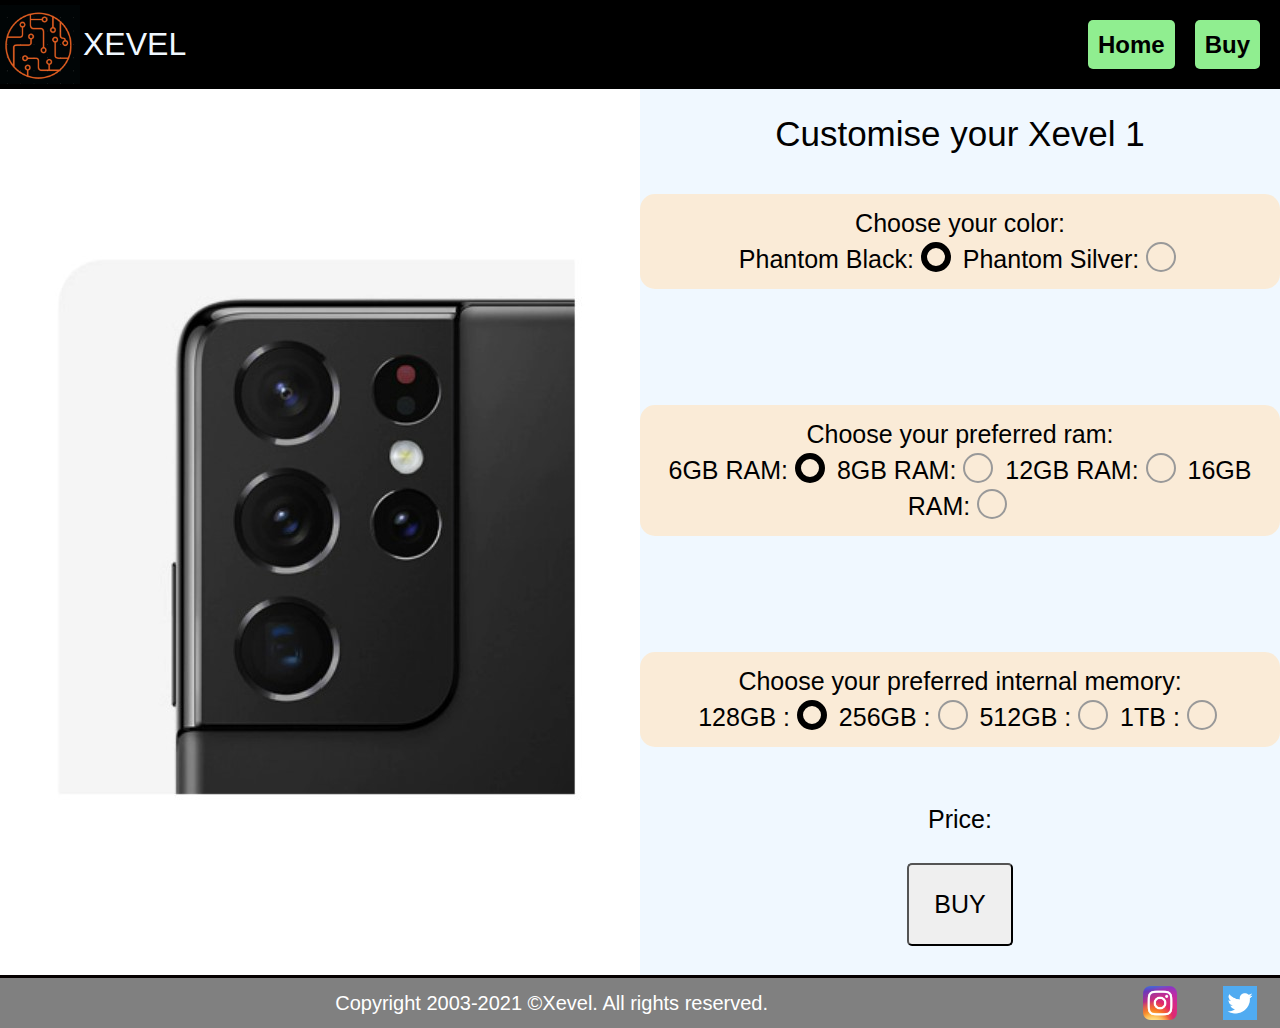
==== buy.html @ 7852406a "final" ====
<!DOCTYPE html>
<html lang="en">
<head>
    <meta charset="UTF-8">
    <meta http-equiv="X-UA-Compatible" content="IE=edge">
    <meta name="viewport" content="width=device-width, initial-scale=1.0">
    <title>Xevel</title>
    <link rel="stylesheet" href="buy.css">
   
        <script src="buy.js"></script>
</head><body>
<header><div id="h"><div id="h1"><img src="logo2.png" alt="logo2"><span id="name">XEVEL</span></div>
    <div id="h2"><button><a href="index.html">Home</a></button><button><a href="buy.html">Buy</a></button></div></div>
</header>
<section class="buy">
<div id="b1"><img src="phantom_black.jpg" alt="phantom_black" id="image" ></div>
<div id="b2"><div id="buy_heading">Customise your Xevel 1 <br><br></div>
<form>
    <div class="color">Choose your color:<br>
Phantom Black: <input type="radio" name="color" onclick="change_image()"  checked class="color1">
Phantom Silver: <input type="radio" name="color" onclick="change_image()" class="color1">
</div><br><br><br><br>
<div class="ram">Choose your preferred ram:<br><div>
<span>6GB RAM: <input type="radio" name="ram" checked onclick="price()" class="ram1" ></span>
<span>8GB RAM: <input type="radio" name="ram" onclick="price()" class="ram1"></span>
<span>12GB RAM: <input type="radio" name="ram" onclick="price()" class="ram1"></span>
<span>16GB RAM: <input type="radio" name="ram" onclick="price()" class="ram1"></span></div>
</div> <br><br><br><br>
<div class="memory">Choose your preferred internal memory:<br>
    <span>128GB : <input type="radio" name="memory" checked onclick="price()" class="memory1"></span>
    <span>256GB : <input type="radio" name="memory" onclick="price()" class="memory1"></span>
    <span>512GB : <input type="radio" name="memory" onclick="price()" class="memory1"></span>
    <span>1TB : <input type="radio" name="memory" onclick="price()" class="memory1"></span>
    </div>
    <br><br>
    <div id="p">Price:<span id="price"></span></div>
    
</form><br>
<button type="submit" onclick="submit()">BUY</button><br>
</div>
</section>
<hr size="5" color="5">
<footer>
  <div class="copyright">Copyright 2003-2021 &copy;Xevel. All rights reserved. </div>
  <div class="social">
      <a href="twitter.com" target="_blank"><img src="twitter.png" id="s1" alt="twitter"></a><a href="https://www.instagram.com" target="_blank"><img src="insta.png"  alt="instagram"></a>
  </div>
</footer>
</body>
</html>
---- buy.css ----
*{box-sizing: border-box;
    padding: 0;
    margin: 0;   
    font-family: Arial, Helvetica, sans-serif;
    }   
    #h{
        background-color:black;
        display: flex;
        justify-content: space-between;
      
        color: aliceblue;
    }
    #h img{
        max-width: 5rem;
    }
    #h1{
        display: flex;
        align-items: center;
        font-size: 2rem;
    }
    #h1 span{
        padding: 3px;
    }
    #h2{
        display: flex;
        align-items: center;
        padding: 10px;
    }
    #h2 button{
        border-style: none;
        border-radius: 5px;
        padding: 10px 0px;
        background-color:lightgreen;
        margin: 10px;
    }
    #h2  button a{
        text-decoration: none;
        font-weight: bold;
        font-size: 1.5rem;
        border-radius: 5px;
        color:black;
    padding: 10px 10px;
    }
    #h2 button a:hover{
        background-color: white;
        transition:0.5s ease-in-out;
        
    }
    .buy{
        display: flex;
        justify-content: center;
        align-items: center;
    }
    #b1{
        display: flex;
        justify-content: center;
        align-items: center;
        
        width: 50%;
       
    }
    #image{
        max-width: 100%;



    }
    #b2{
        display: flex;
        align-items: center;
        justify-content: center;
        padding-top: 25px;
        background-color: aliceblue;
        width: 50%;
        
        flex-direction: column;
        
        font-size: 25px;
    }
    #buy_heading{
        font-size: 35px;
        text-align: center;
    }
    
     input {
        -webkit-appearance: none;
        -moz-appearance: none;
        appearance: none;
      
        border-radius: 50%;
        width: 30px;
        height: 30px;
      
        border: 2px solid #999;
        transition: 0.2s all linear;
        margin-right: 5px;
      
        position: relative;
        top: 4px;
      }
      
       input:checked {
        border: 6px solid black;
        outline: unset !important /* I added this one for Edge (chromium) support */
      }
      .color{
          text-align: center;
          background-color:antiquewhite;
          border-radius: 15px;
          padding: 15px 0px;
      }
      .ram{
          text-align: center;
          border-radius: 15px;
          background-color:antiquewhite;
          padding: 15px 10px;
      }
     
      .memory{
          border-radius: 15px;
        background-color: antiquewhite;
        padding: 15px 0px;
          text-align: center;
      }
      #p{
          text-align: center;
      }
      button{
          padding: 25px 25px;
          font-size: 25px;
        border-radius: 5px;
        }
      footer{
        display: flex;
        justify-content: center;
        align-items: center;
        background-color: gray;
        color: white;
      }
      .copyright{
        width: 60%;
        text-align: right;
        font-size: 20px;
      
      }
      .social{
        width:40%;
        }
      .social img{
        width: 50px;
        height: 50px;
        float: right;
        
        margin: 0px 15px;
        padding: 8px;
      }
      @media only screen and (min-width:407px) and (max-width:903px) {
          .buy{
              flex-direction: column;
          }
          #b1{
              width: 100%;
          }
          #b2{
              width: 100%;
          }
      }
      @media only screen and (max-width:407px){
       #name{
           display: none;
       }
       #h2 button{
          margin: 2px;
       }
       .buy{
           flex-direction: column;
       }
       #b1{
        width: 100%;
    }
    #b2{
        width: 100%;
    }
      }
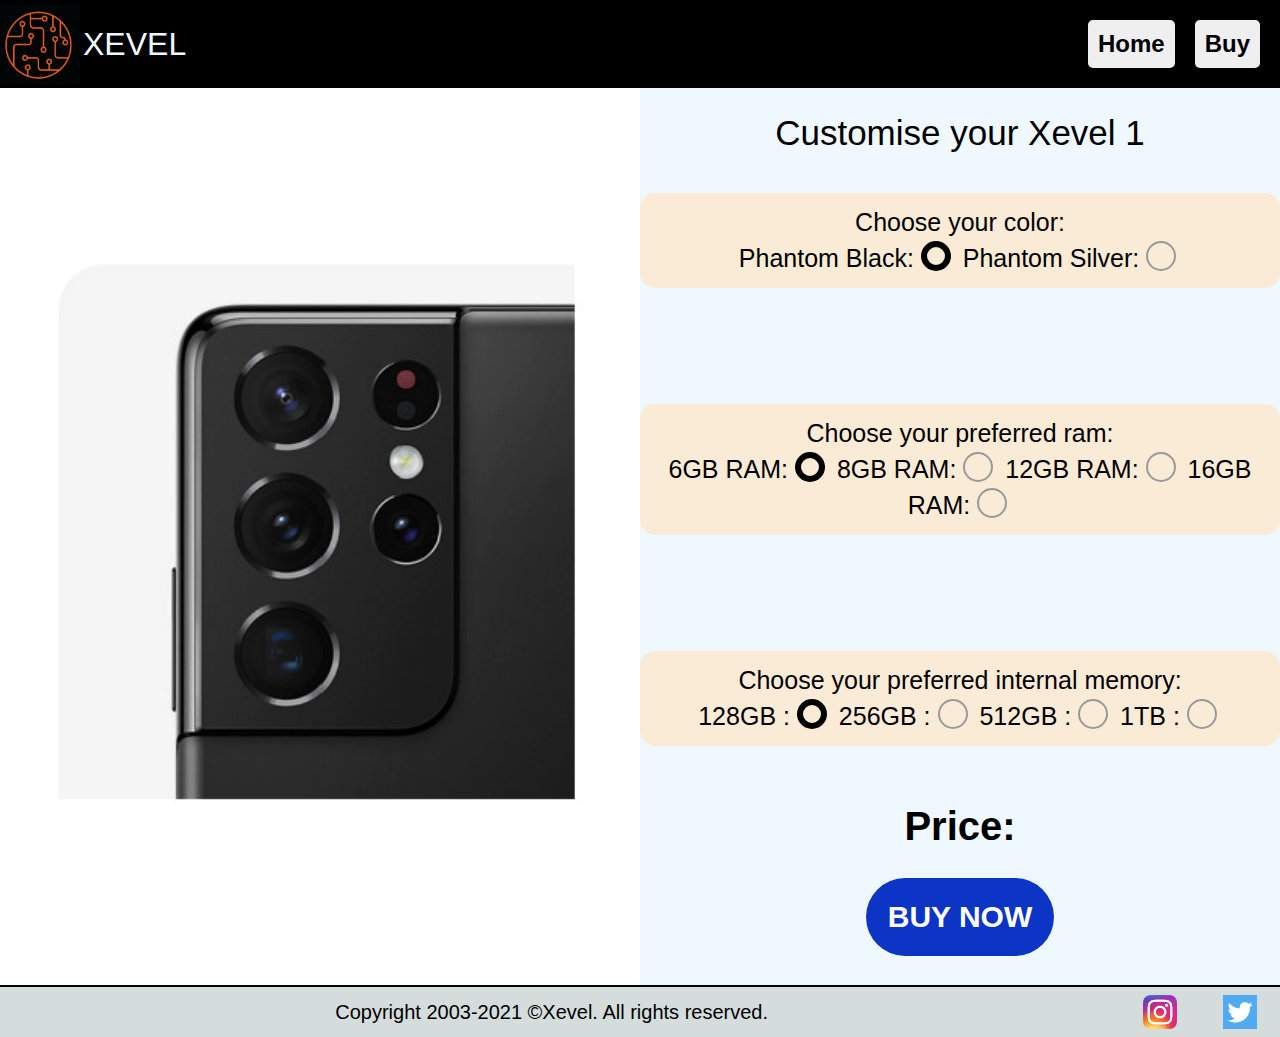
==== commit a7e67637: "final final final" ====
--- a/buy.html
+++ b/buy.html
@@ -36,10 +36,10 @@
     <div id="p">Price:<span id="price"></span></div>
     
 </form><br>
-<button type="submit" onclick="submit()">BUY</button><br>
+<button type="submit" onclick="submit()" id="button">BUY NOW</button><br>
 </div>
 </section>
-<hr size="5" color="5">
+<hr size="3" color="5">
 <footer>
   <div class="copyright">Copyright 2003-2021 &copy;Xevel. All rights reserved. </div>
   <div class="social">
--- a/buy.css
+++ b/buy.css
@@ -2,7 +2,12 @@
     padding: 0;
     margin: 0;   
     font-family: Arial, Helvetica, sans-serif;
-    }   
+    }  
+    header{
+        position: sticky;
+        top: 0px;
+        z-index: 99;
+      } 
     #h{
         background-color:black;
         display: flex;
@@ -30,7 +35,7 @@
         border-style: none;
         border-radius: 5px;
         padding: 10px 0px;
-        background-color:lightgreen;
+      
         margin: 10px;
     }
     #h2  button a{
@@ -42,9 +47,8 @@
     padding: 10px 10px;
     }
     #h2 button a:hover{
-        background-color: white;
-        transition:0.5s ease-in-out;
-        
+        background-color:#b7f6f5;
+        transition:0.3s ease-in-out;
     }
     .buy{
         display: flex;
@@ -124,18 +128,30 @@
       }
       #p{
           text-align: center;
-      }
-      button{
-          padding: 25px 25px;
-          font-size: 25px;
-        border-radius: 5px;
-        }
+          font-weight: bold ;
+          font-size: 40px;
+      }
+    #button{
+          padding: 22px 22px;
+          font-size: 30px;
+               border-radius: 50px;
+       border: 0px;
+       background-color: #0c35c5    ;
+       color: white;
+       font-weight: bold;
+        cursor: pointer;    
+    }
+    #button:hover{
+        background-color:#dbdeeb;
+        color: rgb(44, 43, 43);
+        transition: 0.3s ease-in-out;
+    }
       footer{
         display: flex;
         justify-content: center;
         align-items: center;
-        background-color: gray;
-        color: white;
+        background-color: #d4dddc;
+        color: black;
       }
       .copyright{
         width: 60%;
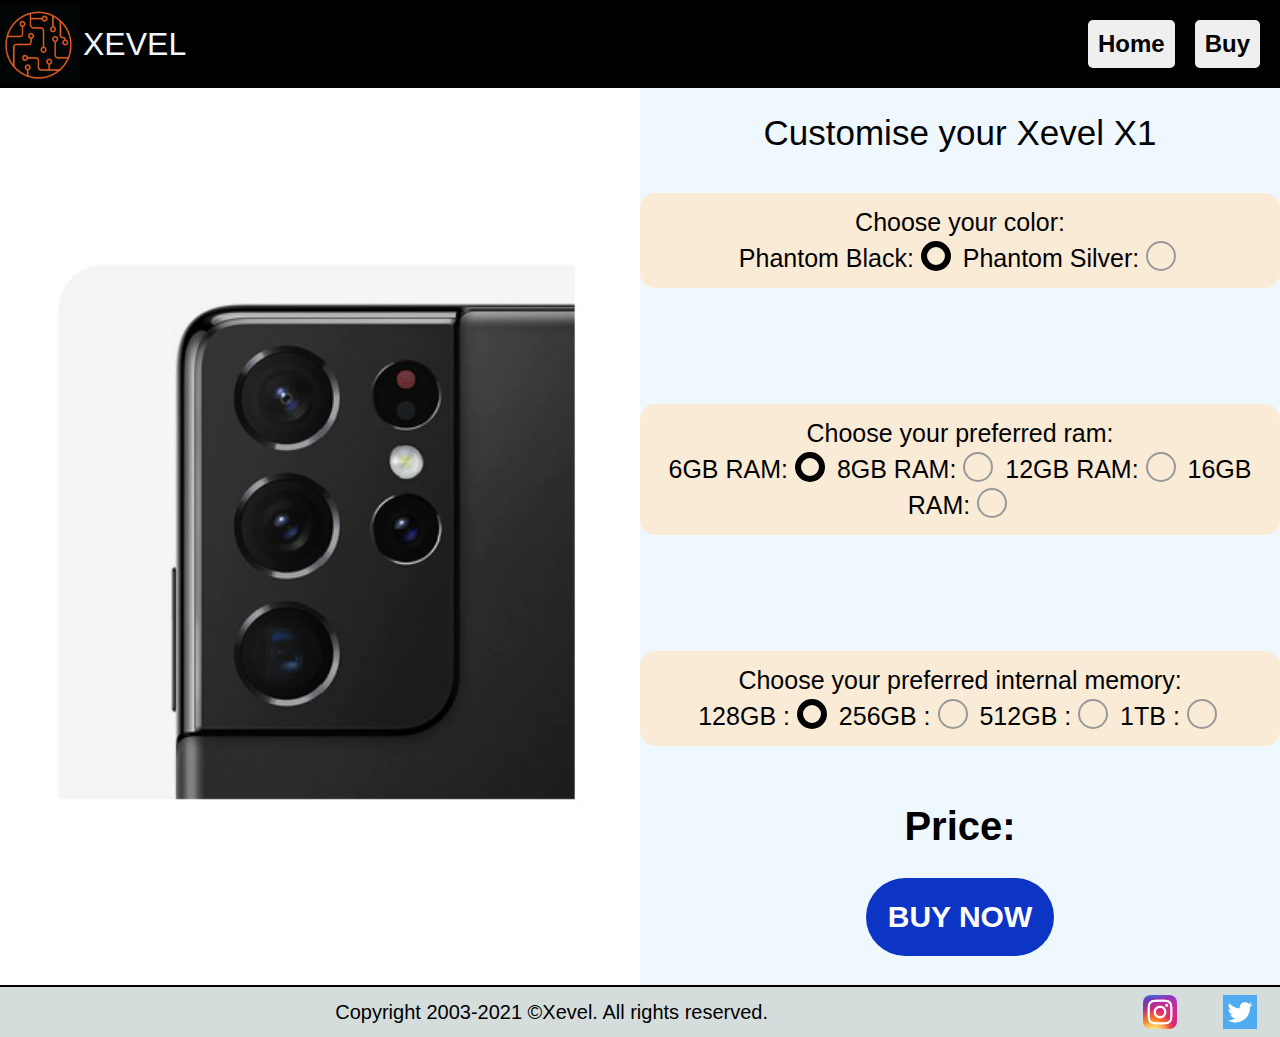
==== commit eedde1b0: "final 10" ====
--- a/buy.html
+++ b/buy.html
@@ -14,7 +14,7 @@
 </header>
 <section class="buy">
 <div id="b1"><img src="phantom_black.jpg" alt="phantom_black" id="image" ></div>
-<div id="b2"><div id="buy_heading">Customise your Xevel 1 <br><br></div>
+<div id="b2"><div id="buy_heading">Customise your Xevel X1 <br><br></div>
 <form>
     <div class="color">Choose your color:<br>
 Phantom Black: <input type="radio" name="color" onclick="change_image()"  checked class="color1">
